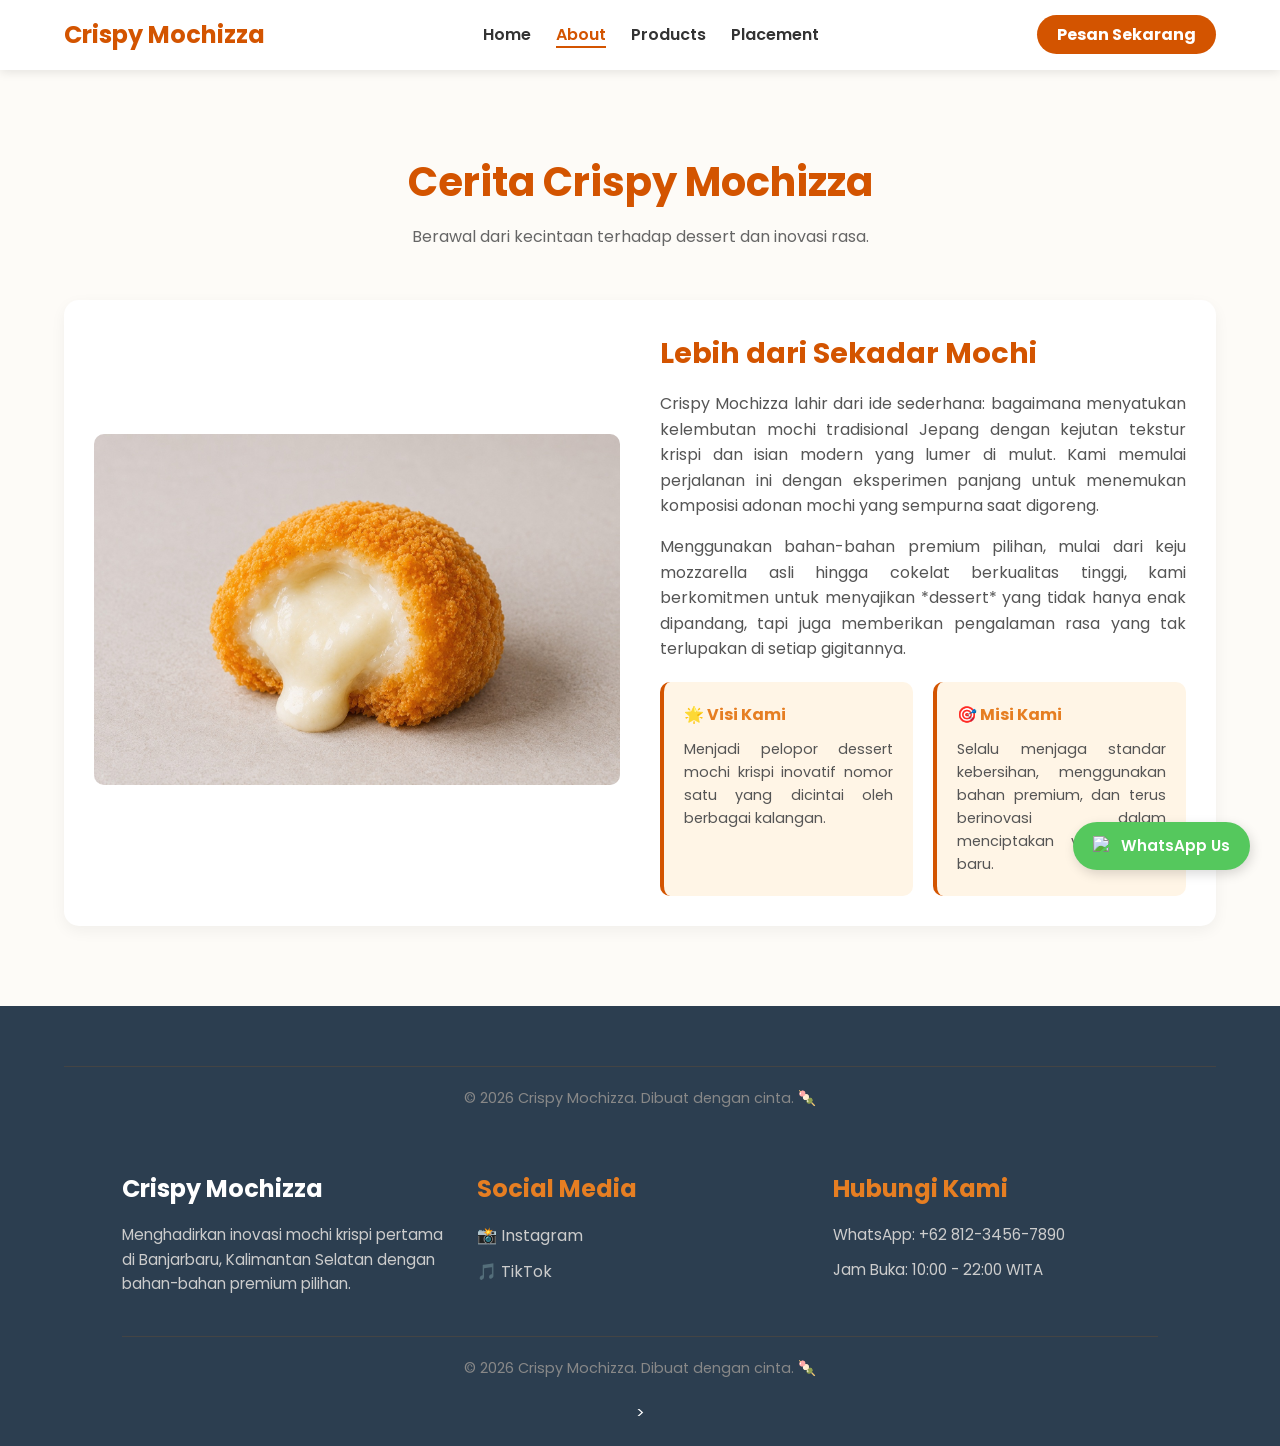
==== about.html @ 4feb5c37 "Update about.html" ====
<!DOCTYPE html>
<html lang="id">
<head>
    <meta charset="UTF-8">
    <meta name="viewport" content="width=device-width, initial-scale=1.0">
    <title>Crispy Mochizza | Tentang Kami</title>
    <link rel="preconnect" href="https://fonts.googleapis.com">
    <link rel="preconnect" href="https://fonts.gstatic.com" crossorigin>
    <link href="https://fonts.googleapis.com/css2?family=Poppins:wght@300;400;600;700&display=swap" rel="stylesheet">
    <link rel="stylesheet" href="./css/style.css?v=3">
</head>
<body>

    <nav class="navbar">
        <div class="logo">
            <img src="./images/Logo mochi.jpeg" alt="Logo" class="logo-img" onerror="this.style.display='none';">
            <h2>Crispy Mochizza</h2>
        </div>
        <ul class="nav-links">
            <li><a href="index.html">Home</a></li>
            <li><a href="about.html" class="active">About</a></li>
            <li><a href="products.html">Products</a></li>
            <li><a href="outlets.html">Placement</a></li>
        </ul>
        <div class="nav-extra">
            <a href="products.html" class="btn-pesan">Pesan Sekarang</a>
        </div>
    </nav>

    <section class="section-padding">
        <div class="section-title">
            <h2>Cerita Crispy Mochizza</h2>
            <p>Berawal dari kecintaan terhadap dessert dan inovasi rasa.</p>
        </div>

        <div class="about-container">
            <div class="about-image">
                <img src="./images/Original Mochi.jpeg" alt="Dapur Mochizza">
            </div>
            <div class="about-text">
                <h3>Lebih dari Sekadar Mochi</h3>
                <p>Crispy Mochizza lahir dari ide sederhana: bagaimana menyatukan kelembutan mochi tradisional Jepang dengan kejutan tekstur krispi dan isian modern yang lumer di mulut. Kami memulai perjalanan ini dengan eksperimen panjang untuk menemukan komposisi adonan mochi yang sempurna saat digoreng.</p>
                <p>Menggunakan bahan-bahan premium pilihan, mulai dari keju mozzarella asli hingga cokelat berkualitas tinggi, kami berkomitmen untuk menyajikan *dessert* yang tidak hanya enak dipandang, tapi juga memberikan pengalaman rasa yang tak terlupakan di setiap gigitannya.</p>
                
                <div class="vision-mission">
                    <div class="vm-box">
                        <h4>🌟 Visi Kami</h4>
                        <p>Menjadi pelopor dessert mochi krispi inovatif nomor satu yang dicintai oleh berbagai kalangan.</p>
                    </div>
                    <div class="vm-box">
                        <h4>🎯 Misi Kami</h4>
                        <p>Selalu menjaga standar kebersihan, menggunakan bahan premium, dan terus berinovasi dalam menciptakan varian rasa baru.</p>
                    </div>
                </div>
            </div>
        </div>
    </section>

    <footer>
        <div class="footer-bottom">
            <p>&copy; 2026 Crispy Mochizza. Dibuat dengan cinta. 🍡</p>
        </div>
<!-- FOOTER GLOBAL FINAL -->
    <footer>
        <div class="footer-container">
            <div class="footer-box">
                <div class="footer-logo">
                    <img src="./images/Logo mochi.jpeg" alt="Logo" class="logo-img" onerror="this.style.display='none';">
                    <h2>Crispy Mochizza</h2>
                </div>
                <p>Menghadirkan inovasi mochi krispi pertama di Banjarbaru, Kalimantan Selatan dengan bahan-bahan premium pilihan.</p>
            </div>
            
            <div class="footer-box">
                <h3>Social Media</h3>
                <div class="social-icons">
                    <!-- Ganti link href dengan link Instagram aslimu -->
                    <a href="https://instagram.com/crispymochizza" target="_blank" class="socmed-link">📸 Instagram</a>
                    <a href="https://tiktok.com/@crispymochizza" target="_blank" class="socmed-link">🎵 TikTok</a>
                </div>
            </div>
            
            <div class="footer-box">
                <h3>Hubungi Kami</h3>
                <p>WhatsApp: +62 812-3456-7890</p>
                <p>Jam Buka: 10:00 - 22:00 WITA</p>
            </div>
        </div>
        <div class="footer-bottom">
            <p>&copy; 2026 Crispy Mochizza. Dibuat dengan cinta. 🍡</p>
        </div>
    </footer>

  <!-- FLOATING WHATSAPP BUTTON (Gaya Tanamera) -->
    <!-- Ganti 6281234567890 dengan nomor WA usahamu -->
    <a href="https://wa.me/6281234567890" target="_blank" class="wa-float-tanamera" title="Hubungi Call Center">
        <img src="https://upload.wikimedia.org/wikipedia/commons/6/6b/WhatsApp.svg" alt="WhatsApp" class="wa-icon-small">
        <span>WhatsApp Us</span>
    </a>>

</body>
</html>
---- css/style.css ----
/* css/style.css */

/* --- 1. VARIABEL & RESET GLOBAL --- */
:root {
    --primary-color: #d35400; 
    --secondary-color: #e67e22;
    --bg-color: #fdfbf7;
    --text-color: #333;
    --white: #ffffff;
}

* {
    margin: 0;
    padding: 0;
    box-sizing: border-box;
    font-family: 'Poppins', sans-serif;
}

body {
    background-color: var(--bg-color);
    color: var(--text-color);
    line-height: 1.6;
    overflow-x: hidden;
}

/* --- 2. NAVBAR (MENU NAVIGASI MULTI-PAGE) --- */
.navbar {
    display: flex;
    justify-content: space-between;
    align-items: center;
    padding: 1rem 5%;
    background-color: var(--white);
    box-shadow: 0 2px 10px rgba(0,0,0,0.1);
    position: sticky;
    top: 0;
    z-index: 1000;
}

.logo { display: flex; align-items: center; gap: 10px; }
.logo-img { height: 40px; width: 40px; border-radius: 50%; object-fit: cover; }
.logo h2 { color: var(--primary-color); font-weight: 700; font-size: 1.5rem; }

/* Menu Link di Tengah */
.nav-links {
    display: flex;
    list-style: none;
    gap: 25px;
}

.nav-links li a {
    text-decoration: none;
    color: var(--text-color);
    font-weight: 600;
    font-size: 1rem;
    transition: 0.3s;
}

.nav-links li a:hover, 
.nav-links li a.active {
    color: var(--primary-color);
    border-bottom: 2px solid var(--primary-color);
}

/* Tombol Aksi di Kanan */
.nav-extra .btn-pesan {
    background: var(--primary-color);
    color: var(--white);
    padding: 8px 20px;
    border-radius: 25px;
    text-decoration: none;
    font-weight: bold;
    transition: 0.3s;
}
.nav-extra .btn-pesan:hover { background: var(--secondary-color); }

/* --- 3. HERO SECTION (HALAMAN HOME) --- */
.hero {
    background: linear-gradient(rgba(0,0,0,0.6), rgba(0,0,0,0.6)), url('https://images.unsplash.com/photo-1551024601-bec78aea704b?auto=format&fit=crop&w=1920&q=80') center/cover;
    height: 80vh;
    display: flex;
    align-items: center;
    justify-content: center;
    text-align: center;
    color: var(--white);
    padding: 0 20px;
}

.hero h1 { font-size: 3.5rem; margin-bottom: 10px; }
.hero p { font-size: 1.2rem; margin-bottom: 25px; max-width: 600px; margin-inline: auto; }

.btn-primary {
    display: inline-block;
    background: var(--primary-color);
    color: var(--white);
    padding: 12px 30px;
    border-radius: 25px;
    text-decoration: none;
    font-weight: 600;
    transition: 0.3s;
}
.btn-primary:hover { background: var(--secondary-color); }

/* --- 4. SECTION UMUM & LAYOUT --- */
.section-padding { padding: 80px 5%; }
.section-title { text-align: center; margin-bottom: 50px; }
.section-title h2 { font-size: 2.5rem; color: var(--primary-color); margin-bottom: 10px; }
.section-title p { color: #666; max-width: 600px; margin: 0 auto; }

/* Grid untuk Best Seller (Home) */
.best-seller-grid {
    display: grid;
    grid-template-columns: repeat(auto-fit, minmax(300px, 1fr));
    gap: 30px;
}

.card {
    background: var(--white);
    border-radius: 15px;
    overflow: hidden;
    box-shadow: 0 5px 15px rgba(0,0,0,0.05);
    text-align: center;
    padding-bottom: 20px;
    transition: 0.3s;
}
.card:hover { transform: translateY(-10px); }
.card img { width: 100%; height: 250px; object-fit: cover; }
.card h3 { margin: 15px 0 10px; font-size: 1.4rem; }
.card p { color: #666; font-size: 0.95rem; padding: 0 15px; margin-bottom: 15px; }

/* --- 5. FOOTER GLOBAL --- */
footer {
    background-color: #2c3e50;
    color: white;
    padding: 60px 5% 20px;
    text-align: center;
}
.footer-container {
    display: grid;
    grid-template-columns: repeat(auto-fit, minmax(250px, 1fr));
    gap: 30px;
    margin-bottom: 30px;
    text-align: left;
}
.footer-box h3 { color: var(--secondary-color); margin-bottom: 15px; font-size: 1.5rem; }
.footer-box p { color: #ccc; margin-bottom: 10px; font-size: 0.95rem; }
.footer-bottom { border-top: 1px solid #444; padding-top: 20px; color: #888; font-size: 0.9rem; }

/* --- 6. HALAMAN ABOUT --- */
.about-container {
    display: flex;
    flex-wrap: wrap;
    align-items: center;
    gap: 40px;
    background: var(--white);
    padding: 30px;
    border-radius: 15px;
    box-shadow: 0 5px 15px rgba(0,0,0,0.05);
}
.about-image { flex: 1; min-width: 300px; }
.about-image img { width: 100%; border-radius: 10px; object-fit: cover; }
.about-text { flex: 1; min-width: 300px; }
.about-text h3 { color: var(--primary-color); font-size: 1.8rem; margin-bottom: 15px; }
.about-text p { color: #555; margin-bottom: 15px; text-align: justify; }

.vision-mission { display: flex; gap: 20px; margin-top: 20px; flex-wrap: wrap; }
.vm-box { flex: 1; min-width: 200px; background: #fff5e6; padding: 20px; border-radius: 10px; border-left: 4px solid var(--primary-color); }
.vm-box h4 { color: var(--secondary-color); margin-bottom: 10px; }
.vm-box p { font-size: 0.9rem; margin: 0; }

/* --- 7. HALAMAN PLACEMENT / OUTLET --- */
.outlet-grid {
    display: grid;
    grid-template-columns: repeat(auto-fit, minmax(300px, 1fr));
    gap: 30px;
    margin-bottom: 40px;
}
.outlet-card {
    background: var(--white);
    padding: 30px;
    border-radius: 15px;
    box-shadow: 0 5px 15px rgba(0,0,0,0.05);
    text-align: left;
    border-top: 5px solid var(--primary-color);
}
.outlet-card h3 { color: var(--text-color); margin-bottom: 15px; }
.outlet-card p { color: #666; margin-bottom: 10px; font-size: 0.95rem; }
.outlet-card .jam-buka { font-weight: bold; color: var(--secondary-color); margin-bottom: 20px; }
.btn-secondary {
    display: inline-block; background: #eee; color: #333;
    padding: 8px 15px; border-radius: 5px; text-decoration: none;
    font-size: 0.9rem; font-weight: 600; transition: 0.3s;
}
.btn-secondary:hover { background: #ddd; }

.map-container {
    width: 100%;
    height: 400px;
    background: #e9ecef;
    border-radius: 15px;
    display: flex;
    align-items: center;
    justify-content: center;
    overflow: hidden;
}
.map-placeholder { text-align: center; color: #888; font-weight: bold; }

/* --- 8. FINISHING: FLOATING WHATSAPP & SOCIAL MEDIA --- */

/* Tombol Floating WhatsApp */
.wa-float {
    position: fixed;
    width: 60px;
    height: 60px;
    bottom: 30px;
    right: 30px;
    background-color: #25d366;
    color: #FFF;
    border-radius: 50px;
    text-align: center;
    box-shadow: 2px 2px 10px rgba(0,0,0,0.2);
    z-index: 1000;
    display: flex;
    align-items: center;
    justify-content: center;
    text-decoration: none;
    transition: all 0.3s ease;
}

.wa-float:hover {
    transform: scale(1.1) translateY(-5px);
    box-shadow: 2px 5px 15px rgba(37, 211, 102, 0.4);
}

.wa-icon {
    width: 35px;
    height: 35px;
}

/* Desain Footer & Media Sosial */
.footer-logo {
    display: flex;
    align-items: center;
    gap: 10px;
    margin-bottom: 15px;
}

.footer-logo .logo-img {
    height: 45px;
    width: 45px;
    border-radius: 50%;
    object-fit: cover;
    border: 2px solid var(--white);
}

.footer-logo h2 {
    color: var(--white);
    font-size: 1.5rem;
}

.social-icons {
    display: flex;
    flex-direction: column;
    gap: 10px;
}

.socmed-link {
    color: #ccc;
    text-decoration: none;
    transition: 0.3s;
    font-size: 1rem;
    display: inline-block;
}

.socmed-link:hover {
    color: var(--secondary-color);
    transform: translateX(8px);
}

/* --- 9. FINISHING: LAYOUT HALAMAN PRODUK ALA TANAMERA --- */

/* Wrapper Utama Sidebar + Grid */
.shop-container {
    display: flex;
    gap: 40px;
    align-items: flex-start;
}

/* Sidebar Kiri */
.sidebar-filter {
    width: 250px;
    flex-shrink: 0;
    padding-right: 20px;
}
.sidebar-filter h3 { margin-bottom: 20px; font-size: 1.2rem; color: #333; }
.filter-group { margin-bottom: 25px; }
.filter-group label { display: block; margin-bottom: 10px; color: #666; font-size: 0.9rem; }
.price-inputs { display: flex; gap: 10px; }
.price-inputs input { width: 100%; padding: 8px 12px; border: 1px solid #ddd; border-radius: 5px; font-size: 0.9rem; outline: none; }
.rating-filters { display: flex; gap: 10px; flex-wrap: wrap; }
.rating-filters button { padding: 5px 12px; border: 1px solid #ddd; background: white; border-radius: 5px; cursor: pointer; color: #333; transition: 0.2s;}
.rating-filters button:hover { border-color: var(--primary-color); }

/* Grid Kanan */
.shop-container .product-grid {
    flex: 1;
    display: grid;
    grid-template-columns: repeat(auto-fill, minmax(220px, 1fr));
    gap: 30px;
}

/* Modifikasi Kartu Produk (Lebih Bersih) */
.card-shop { text-align: left; box-shadow: none; border-radius: 0; padding-bottom: 0;}
.card-shop:hover { transform: translateY(-5px); }
.card-shop img { height: 220px; border-bottom: 1px solid #eee; border-radius: 0; }
.card-body { padding: 15px 0; }
.card-body h3 { font-size: 1.1rem; color: #555; margin-bottom: 8px; font-weight: 400;}

/* Tipografi Harga & Meta */
.price-container { margin-bottom: 8px; }
.price-current { font-weight: 700; font-size: 1.1rem; color: #222; display: block;}
.price-original { text-decoration: line-through; color: #888; font-size: 0.85rem; font-weight: 600; display: block; margin-top: 2px;}
.card-meta { display: flex; align-items: center; gap: 10px; font-size: 0.8rem; color: #777; margin-bottom: 15px; }
.btn-shop { width: 100%; border-radius: 5px; padding: 10px; font-size: 0.95rem; }

/* Responsive: Jika dibuka di HP, Sidebar pindah ke atas */
@media (max-width: 768px) {
    .shop-container { flex-direction: column; }
    .sidebar-filter { width: 100%; border-bottom: 1px solid #eee; padding-bottom: 20px; }
}

/* Tombol WA Melayang (Gaya Kapsul Tanamera) */
.wa-float-tanamera {
    position: fixed;
    bottom: 30px;
    right: 30px;
    background-color: #55c85d; /* Hijau cerah ala WhatsApp */
    color: #FFF;
    border-radius: 30px;
    padding: 12px 20px;
    font-weight: 600;
    font-size: 0.95rem;
    display: flex;
    align-items: center;
    gap: 8px;
    text-decoration: none;
    box-shadow: 2px 4px 12px rgba(0,0,0,0.15);
    z-index: 1000;
    transition: all 0.3s ease;
}
.wa-float-tanamera:hover {
    background-color: #4eb555;
    transform: translateY(-3px);
}
.wa-icon-small { width: 20px; height: 20px; }
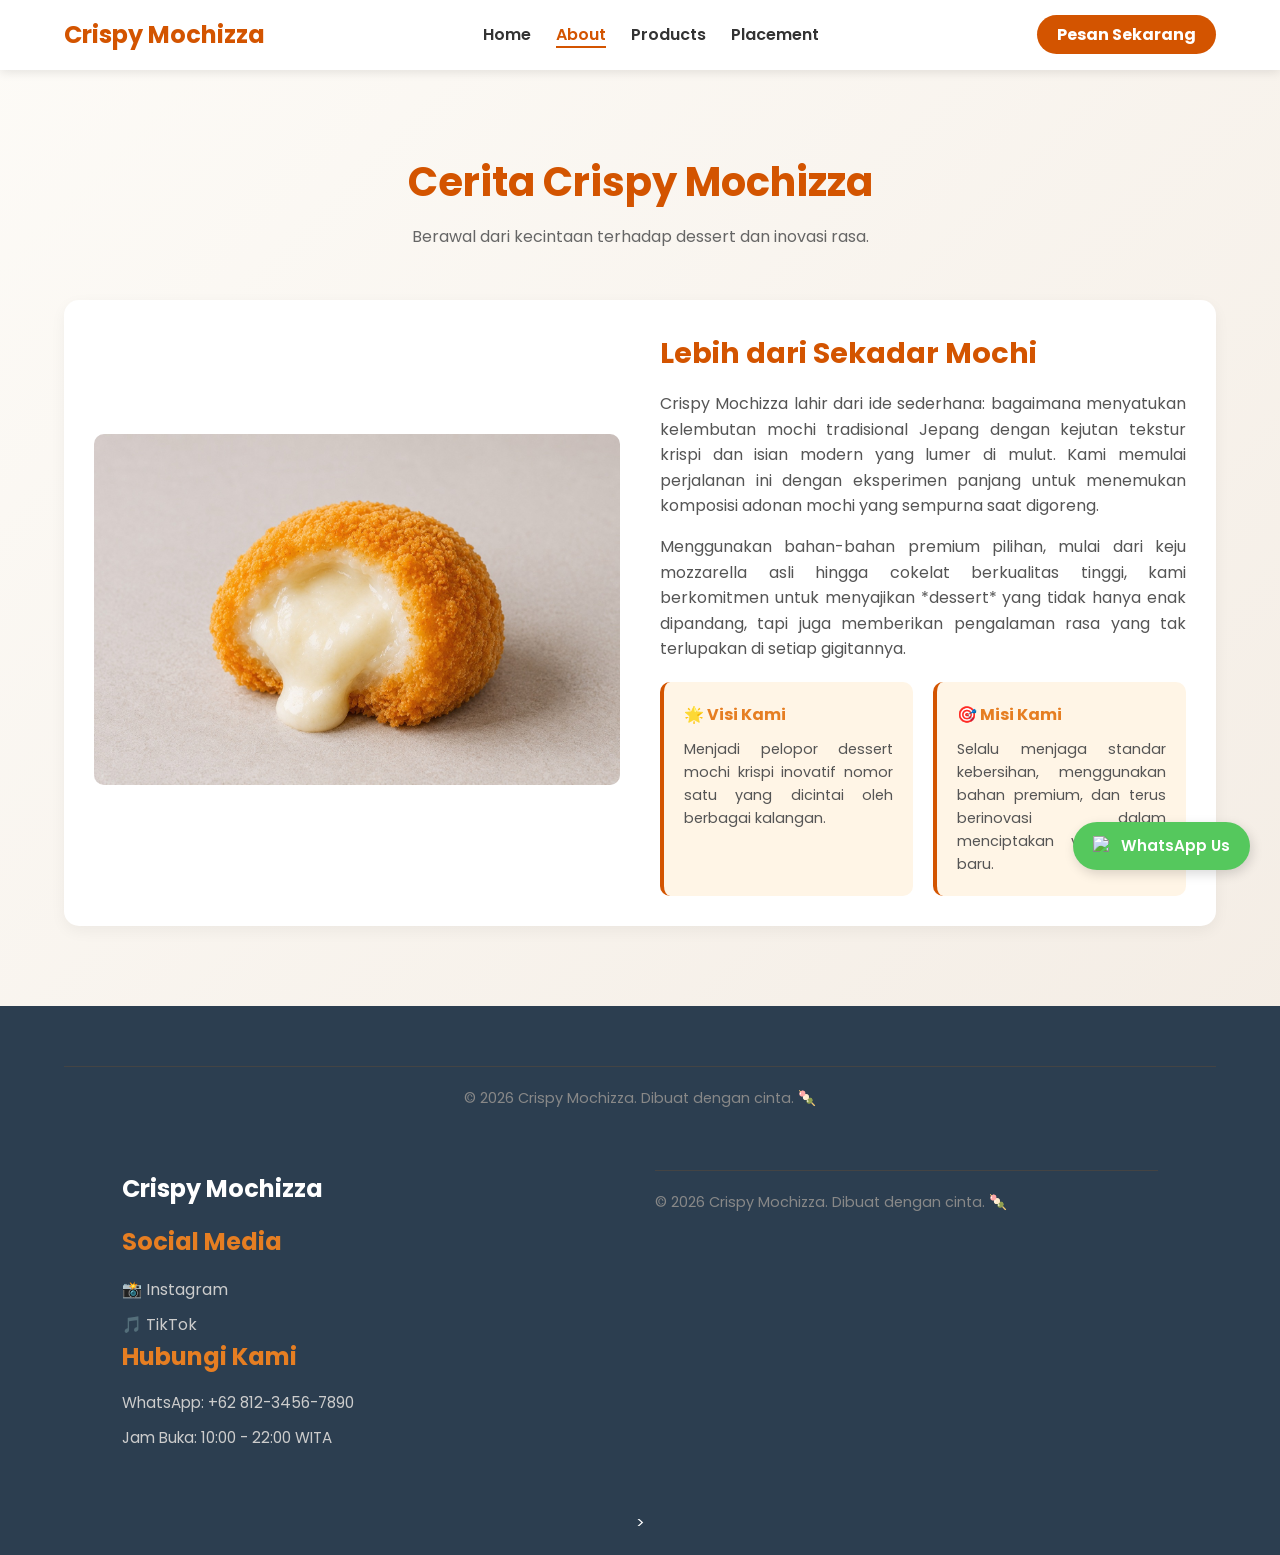
==== commit b76f7e9c: "Update about.html" ====
--- a/about.html
+++ b/about.html
@@ -13,7 +13,7 @@
 
     <nav class="navbar">
         <div class="logo">
-            <img src="./images/Logo mochi.jpeg" alt="Logo" class="logo-img" onerror="this.style.display='none';">
+            <img src="./images/Logo Mochi Revisi.jpg" alt="Logo" class="logo-img" onerror="this.style.display='none';">
             <h2>Crispy Mochizza</h2>
         </div>
         <ul class="nav-links">
@@ -65,11 +65,9 @@
         <div class="footer-container">
             <div class="footer-box">
                 <div class="footer-logo">
-                    <img src="./images/Logo mochi.jpeg" alt="Logo" class="logo-img" onerror="this.style.display='none';">
+                    <img src="./images/Logo Mochi Revisi.jpg" alt="Logo" class="logo-img" onerror="this.style.display='none';">
                     <h2>Crispy Mochizza</h2>
                 </div>
-                <p>Menghadirkan inovasi mochi krispi pertama di Banjarbaru, Kalimantan Selatan dengan bahan-bahan premium pilihan.</p>
-            </div>
             
             <div class="footer-box">
                 <h3>Social Media</h3>
--- a/css/style.css
+++ b/css/style.css
@@ -17,10 +17,12 @@
 }
 
 body {
-    background-color: var(--bg-color);
+    /* Memberikan gradient halus agar tidak polos */
+    background: linear-gradient(135deg, #fdfbf7 0%, #f2eae1 100%);
     color: var(--text-color);
     line-height: 1.6;
     overflow-x: hidden;
+    min-height: 100vh;
 }
 
 /* --- 2. NAVBAR (MENU NAVIGASI MULTI-PAGE) --- */
@@ -37,7 +39,7 @@
 }
 
 .logo { display: flex; align-items: center; gap: 10px; }
-.logo-img { height: 40px; width: 40px; border-radius: 50%; object-fit: cover; }
+.logo-img { height: 50px; width: 50px; border-radius: 50%; object-fit: cover; }
 .logo h2 { color: var(--primary-color); font-weight: 700; font-size: 1.5rem; }
 
 /* Menu Link di Tengah */
@@ -73,9 +75,9 @@
 }
 .nav-extra .btn-pesan:hover { background: var(--secondary-color); }
 
-/* --- 3. HERO SECTION (HALAMAN HOME) --- */
 .hero {
-    background: linear-gradient(rgba(0,0,0,0.6), rgba(0,0,0,0.6)), url('https://images.unsplash.com/photo-1551024601-bec78aea704b?auto=format&fit=crop&w=1920&q=80') center/cover;
+    /* Gambar Unsplash (donat) diganti dengan gambar Original Mochi lokalmu */
+    background: linear-gradient(rgba(0,0,0,0.6), rgba(0,0,0,0.7)), url('../images/Original Mochi.jpeg') center/cover;
     height: 80vh;
     display: flex;
     align-items: center;
@@ -83,6 +85,7 @@
     text-align: center;
     color: var(--white);
     padding: 0 20px;
+    transition: background-image 1s ease-in-out;
 }
 
 .hero h1 { font-size: 3.5rem; margin-bottom: 10px; }
@@ -245,8 +248,8 @@
 }
 
 .footer-logo .logo-img {
-    height: 45px;
-    width: 45px;
+    height: 60px;
+    width: 60px;
     border-radius: 50%;
     object-fit: cover;
     border: 2px solid var(--white);
@@ -276,79 +279,250 @@
     transform: translateX(8px);
 }
 
-/* --- 9. FINISHING: LAYOUT HALAMAN PRODUK ALA TANAMERA --- */
-
-/* Wrapper Utama Sidebar + Grid */
-.shop-container {
-    display: flex;
-    gap: 40px;
-    align-items: flex-start;
-}
-
-/* Sidebar Kiri */
-.sidebar-filter {
-    width: 250px;
-    flex-shrink: 0;
-    padding-right: 20px;
-}
-.sidebar-filter h3 { margin-bottom: 20px; font-size: 1.2rem; color: #333; }
+/* --- 9. MODERNISASI HALAMAN PRODUK & KERANJANG --- */
+
+/* Wrapper Utama */
+.shop-container { display: flex; gap: 40px; align-items: flex-start; }
+
+/* Sidebar Kiri (Lebih Rapi & Menonjol) */
+.sidebar-filter { 
+    width: 260px; flex-shrink: 0; background: var(--white); 
+    padding: 25px; border-radius: 12px; box-shadow: 0 4px 20px rgba(0,0,0,0.03); 
+}
+.sidebar-filter h3 { margin-bottom: 20px; font-size: 1.2rem; color: #333; border-bottom: 2px solid #f0f0f0; padding-bottom: 10px; }
 .filter-group { margin-bottom: 25px; }
-.filter-group label { display: block; margin-bottom: 10px; color: #666; font-size: 0.9rem; }
-.price-inputs { display: flex; gap: 10px; }
-.price-inputs input { width: 100%; padding: 8px 12px; border: 1px solid #ddd; border-radius: 5px; font-size: 0.9rem; outline: none; }
-.rating-filters { display: flex; gap: 10px; flex-wrap: wrap; }
-.rating-filters button { padding: 5px 12px; border: 1px solid #ddd; background: white; border-radius: 5px; cursor: pointer; color: #333; transition: 0.2s;}
-.rating-filters button:hover { border-color: var(--primary-color); }
-
-/* Grid Kanan */
-.shop-container .product-grid {
-    flex: 1;
-    display: grid;
-    grid-template-columns: repeat(auto-fill, minmax(220px, 1fr));
-    gap: 30px;
-}
-
-/* Modifikasi Kartu Produk (Lebih Bersih) */
-.card-shop { text-align: left; box-shadow: none; border-radius: 0; padding-bottom: 0;}
-.card-shop:hover { transform: translateY(-5px); }
-.card-shop img { height: 220px; border-bottom: 1px solid #eee; border-radius: 0; }
-.card-body { padding: 15px 0; }
-.card-body h3 { font-size: 1.1rem; color: #555; margin-bottom: 8px; font-weight: 400;}
-
-/* Tipografi Harga & Meta */
-.price-container { margin-bottom: 8px; }
-.price-current { font-weight: 700; font-size: 1.1rem; color: #222; display: block;}
-.price-original { text-decoration: line-through; color: #888; font-size: 0.85rem; font-weight: 600; display: block; margin-top: 2px;}
-.card-meta { display: flex; align-items: center; gap: 10px; font-size: 0.8rem; color: #777; margin-bottom: 15px; }
-.btn-shop { width: 100%; border-radius: 5px; padding: 10px; font-size: 0.95rem; }
-
-/* Responsive: Jika dibuka di HP, Sidebar pindah ke atas */
+.filter-group label { display: block; margin-bottom: 10px; color: #444; font-size: 0.95rem; font-weight: 600; }
+.price-inputs { display: flex; gap: 10px; align-items: center; }
+.price-inputs input { width: 100%; padding: 10px; border: 1px solid #e0e0e0; border-radius: 8px; font-size: 0.9rem; outline: none; transition: 0.3s; }
+.price-inputs input:focus { border-color: var(--primary-color); }
+.rating-filters { display: flex; gap: 8px; flex-wrap: wrap; }
+.rating-filters button { padding: 6px 12px; border: 1px solid #e0e0e0; background: white; border-radius: 20px; cursor: pointer; color: #555; font-size: 0.85rem; transition: 0.3s; }
+.rating-filters button:hover { border-color: var(--primary-color); color: var(--primary-color); }
+
+/* Grid Kanan (Kartu Produk Modern) */
+.product-grid { flex: 1; display: grid; grid-template-columns: repeat(auto-fill, minmax(240px, 1fr)); gap: 25px; }
+
+.card-shop { 
+    background: var(--white); border-radius: 12px; overflow: hidden; 
+    box-shadow: 0 4px 15px rgba(0,0,0,0.04); transition: all 0.3s ease; 
+    border: 1px solid #f5f5f5; display: flex; flex-direction: column; 
+}
+.card-shop:hover { transform: translateY(-8px); box-shadow: 0 12px 25px rgba(0,0,0,0.08); }
+
+/* Efek Zoom Lembut pada Gambar */
+.card-img-wrapper { width: 100%; aspect-ratio: 1/1; overflow: hidden; background: #fafafa; }
+.card-img-wrapper img { width: 100%; height: 100%; object-fit: cover; transition: transform 0.5s ease; }
+.card-shop:hover .card-img-wrapper img { transform: scale(1.08); }
+
+/* Tipografi Kartu Produk */
+.card-body { padding: 20px; display: flex; flex-direction: column; flex-grow: 1; }
+.card-body h3 { font-size: 1.15rem; color: #222; margin-bottom: 8px; font-weight: 600; line-height: 1.3; }
+.price-container { display: flex; align-items: baseline; gap: 10px; margin-bottom: 12px; }
+.price-current { font-weight: 700; font-size: 1.25rem; color: var(--primary-color); }
+.price-original { text-decoration: line-through; color: #999; font-size: 0.9rem; }
+.card-meta { display: flex; align-items: center; gap: 8px; font-size: 0.85rem; color: #777; margin-bottom: 20px; }
+.card-meta .rating { color: #f39c12; font-weight: 600; }
+.card-meta .divider { color: #ddd; }
+
+/* Tombol Pilih Pesanan Modern (Outline Button) */
+.btn-shop { 
+    margin-top: auto; width: 100%; background: var(--white); 
+    color: var(--primary-color); border: 2px solid var(--primary-color); 
+    padding: 10px; border-radius: 8px; font-size: 0.95rem; font-weight: 600; 
+    cursor: pointer; transition: 0.3s; 
+}
+.btn-shop:hover { background: var(--primary-color); color: var(--white); }
+
+/* Modernisasi Modal (Pop-up) */
+.modal-content { border-radius: 16px; box-shadow: 0 20px 50px rgba(0,0,0,0.15); border: none; padding: 40px; }
+.close-btn { 
+    top: 20px; right: 25px; background: #f0f0f0; width: 35px; height: 35px; 
+    display: flex; align-items: center; justify-content: center; 
+    border-radius: 50%; font-size: 1.2rem; transition: 0.3s;
+}
+.close-btn:hover { background: #e74c3c; color: white; }
+
+/* Responsive HP */
 @media (max-width: 768px) {
     .shop-container { flex-direction: column; }
-    .sidebar-filter { width: 100%; border-bottom: 1px solid #eee; padding-bottom: 20px; }
-}
-
-/* Tombol WA Melayang (Gaya Kapsul Tanamera) */
+    .sidebar-filter { width: 100%; border-bottom: 1px solid #eee; padding-bottom: 20px; box-shadow: none; border-radius: 0; }
+}
+
+/* Tombol WA Melayang */
 .wa-float-tanamera {
+    position: fixed; bottom: 30px; right: 30px; background-color: #55c85d; color: #FFF;
+    border-radius: 30px; padding: 12px 20px; font-weight: 600; font-size: 0.95rem;
+    display: flex; align-items: center; gap: 8px; text-decoration: none;
+    box-shadow: 2px 4px 12px rgba(0,0,0,0.15); z-index: 1000; transition: all 0.3s ease;
+}
+.wa-float-tanamera:hover { background-color: #4eb555; transform: translateY(-3px); }
+.wa-icon-small { width: 20px; height: 20px; }
+
+/* --- 10. PERBAIKAN POP-UP PEMESANAN & CHECKOUT (MODAL) --- */
+
+/* Latar belakang gelap transparan & efek blur */
+.modal {
+    display: none; /* Menyembunyikan pop-up dari halaman utama */
     position: fixed;
-    bottom: 30px;
-    right: 30px;
-    background-color: #55c85d; /* Hijau cerah ala WhatsApp */
-    color: #FFF;
-    border-radius: 30px;
-    padding: 12px 20px;
+    z-index: 2000;
+    left: 0;
+    top: 0;
+    width: 100%;
+    height: 100%;
+    background-color: rgba(0, 0, 0, 0.6);
+    backdrop-filter: blur(4px); /* Efek modern */
+}
+
+/* Kotak Pop-up Utama */
+.modal-content {
+    background-color: var(--white);
+    margin: 5% auto;
+    padding: 30px;
+    border-radius: 16px;
+    width: 90%;
+    max-width: 500px;
+    max-height: 85vh; /* Mencegah kepanjangan */
+    overflow-y: auto; /* Bisa di-scroll jika isinya banyak */
+    position: relative;
+    box-shadow: 0 10px 30px rgba(0,0,0,0.2);
+    animation: modalFadeIn 0.3s ease-in-out;
+}
+
+@keyframes modalFadeIn {
+    from { transform: translateY(-30px); opacity: 0; }
+    to { transform: translateY(0); opacity: 1; }
+}
+
+/* Tombol X (Tutup) */
+.close-btn {
+    position: absolute;
+    right: 20px;
+    top: 15px;
+    font-size: 28px;
+    font-weight: bold;
+    color: #aaa;
+    cursor: pointer;
+    transition: 0.3s;
+}
+.close-btn:hover { color: #e74c3c; }
+
+/* ------------------------------------------ */
+/* A. DESAIN POP-UP PILIH PRODUK (QTY)        */
+/* ------------------------------------------ */
+.product-modal-content { text-align: center; }
+.product-modal-content img {
+    width: 100%;
+    height: 250px;
+    object-fit: cover;
+    border-radius: 12px;
+    margin-bottom: 15px;
+}
+.product-modal-content h2 { color: var(--primary-color); margin-bottom: 5px; }
+.product-modal-content .desc { color: #666; font-size: 0.95rem; margin-bottom: 15px; }
+.product-modal-content .price { font-size: 1.5rem; color: #222; margin-bottom: 20px; font-weight: 700; }
+
+/* Tombol + dan - */
+.qty-selector { display: flex; justify-content: center; align-items: center; gap: 15px; margin-bottom: 25px; }
+.qty-selector button { 
+    width: 40px; height: 40px; font-size: 1.5rem; 
+    background: var(--white); color: var(--primary-color); 
+    border: 2px solid var(--primary-color); border-radius: 50%; 
+    cursor: pointer; transition: 0.3s; 
+}
+.qty-selector button:hover { background: var(--primary-color); color: white; }
+.qty-selector input { 
+    width: 60px; text-align: center; font-size: 1.2rem; 
+    font-weight: bold; border: 1px solid #ccc; border-radius: 8px; padding: 5px; 
+}
+
+/* ------------------------------------------ */
+/* B. DESAIN POP-UP KERANJANG & CHECKOUT      */
+/* ------------------------------------------ */
+.cart-items-container { margin: 20px 0; border-bottom: 1px solid #eee; padding-bottom: 20px; }
+.cart-item { display: flex; justify-content: space-between; align-items: center; margin-bottom: 15px; }
+.btn-delete { background: #e74c3c; color: white; border: none; padding: 5px 10px; border-radius: 5px; cursor: pointer; transition: 0.3s;}
+.btn-delete:hover { background: #c0392b; }
+.cart-summary { text-align: right; margin-bottom: 20px; font-size: 1.2rem; }
+
+/* Form Input Pembayaran */
+.input-group { margin-bottom: 15px; }
+.input-group input, .input-group select { 
+    width: 100%; padding: 12px; border: 1px solid #ccc; 
+    border-radius: 8px; font-family: 'Poppins', sans-serif; font-size: 1rem; 
+}
+.input-group input:focus, .input-group select:focus {
+    border-color: var(--primary-color); outline: none;
+}
+
+/* --- 11. PENGATURAN CETAK STRUK KASIR (PRINT MODE) --- */
+
+/* Sembunyikan area struk saat tampilan web normal */
+.receipt-container {
+    display: none;
+}
+
+/* Instruksi khusus HANYA aktif saat jendela Print/Cetak terbuka */
+@media print {
+    /* 1. Sembunyikan SEMUA elemen web (termasuk background dan tombol) */
+    body * {
+        visibility: hidden;
+    }
+    
+    /* 2. Bersihkan warna latar belakang untuk menghemat tinta */
+    body {
+        background-color: white; 
+        margin: 0; 
+        padding: 0; 
+    }
+    
+    /* 3. MUNCULKAN HANYA AREA STRUK */
+    #print-receipt, #print-receipt * {
+        visibility: visible;
+    }
+    
+    /* 4. Atur posisi dan ukuran agar pas dengan kertas Thermal Kasir (80mm) */
+    #print-receipt {
+        display: block;
+        position: absolute;
+        left: 0; 
+        top: 0;
+        width: 100%;
+        max-width: 80mm; /* Ukuran standar kertas kasir */
+        padding: 5mm;
+        font-family: 'Courier New', Courier, monospace; /* Font klasik struk */
+        font-size: 12px;
+        color: black;
+    }
+    
+    /* 5. Paksa pop-up/modal pembayaran menghilang saat di-print */
+    .modal {
+        display: none !important;
+    }
+}
+
+/* --- 12. PERBAIKAN TOAST NOTIFICATION (NOTIFIKASI KERANJANG) --- */
+.toast {
+    visibility: hidden;
+    min-width: 250px;
+    background-color: #27ae60;
+    color: #fff;                
+    text-align: center;
+    border-radius: 25px;
+    padding: 15px 20px;
+    position: fixed;
+    z-index: 3000;
+    left: 50%;
+    bottom: -50px; /* Sembunyi di bawah layar */
+    transform: translateX(-50%);
+    font-size: 1rem;
     font-weight: 600;
-    font-size: 0.95rem;
-    display: flex;
-    align-items: center;
-    gap: 8px;
-    text-decoration: none;
-    box-shadow: 2px 4px 12px rgba(0,0,0,0.15);
-    z-index: 1000;
-    transition: all 0.3s ease;
-}
-.wa-float-tanamera:hover {
-    background-color: #4eb555;
-    transform: translateY(-3px);
-}
-.wa-icon-small { width: 20px; height: 20px; }
+    box-shadow: 0px 4px 15px rgba(0,0,0,0.2);
+    opacity: 0;
+    transition: opacity 0.4s, bottom 0.4s;
+}
+
+.toast.show {
+    visibility: visible;
+    opacity: 1;
+    bottom: 40px; /* Muncul ke atas */
+}
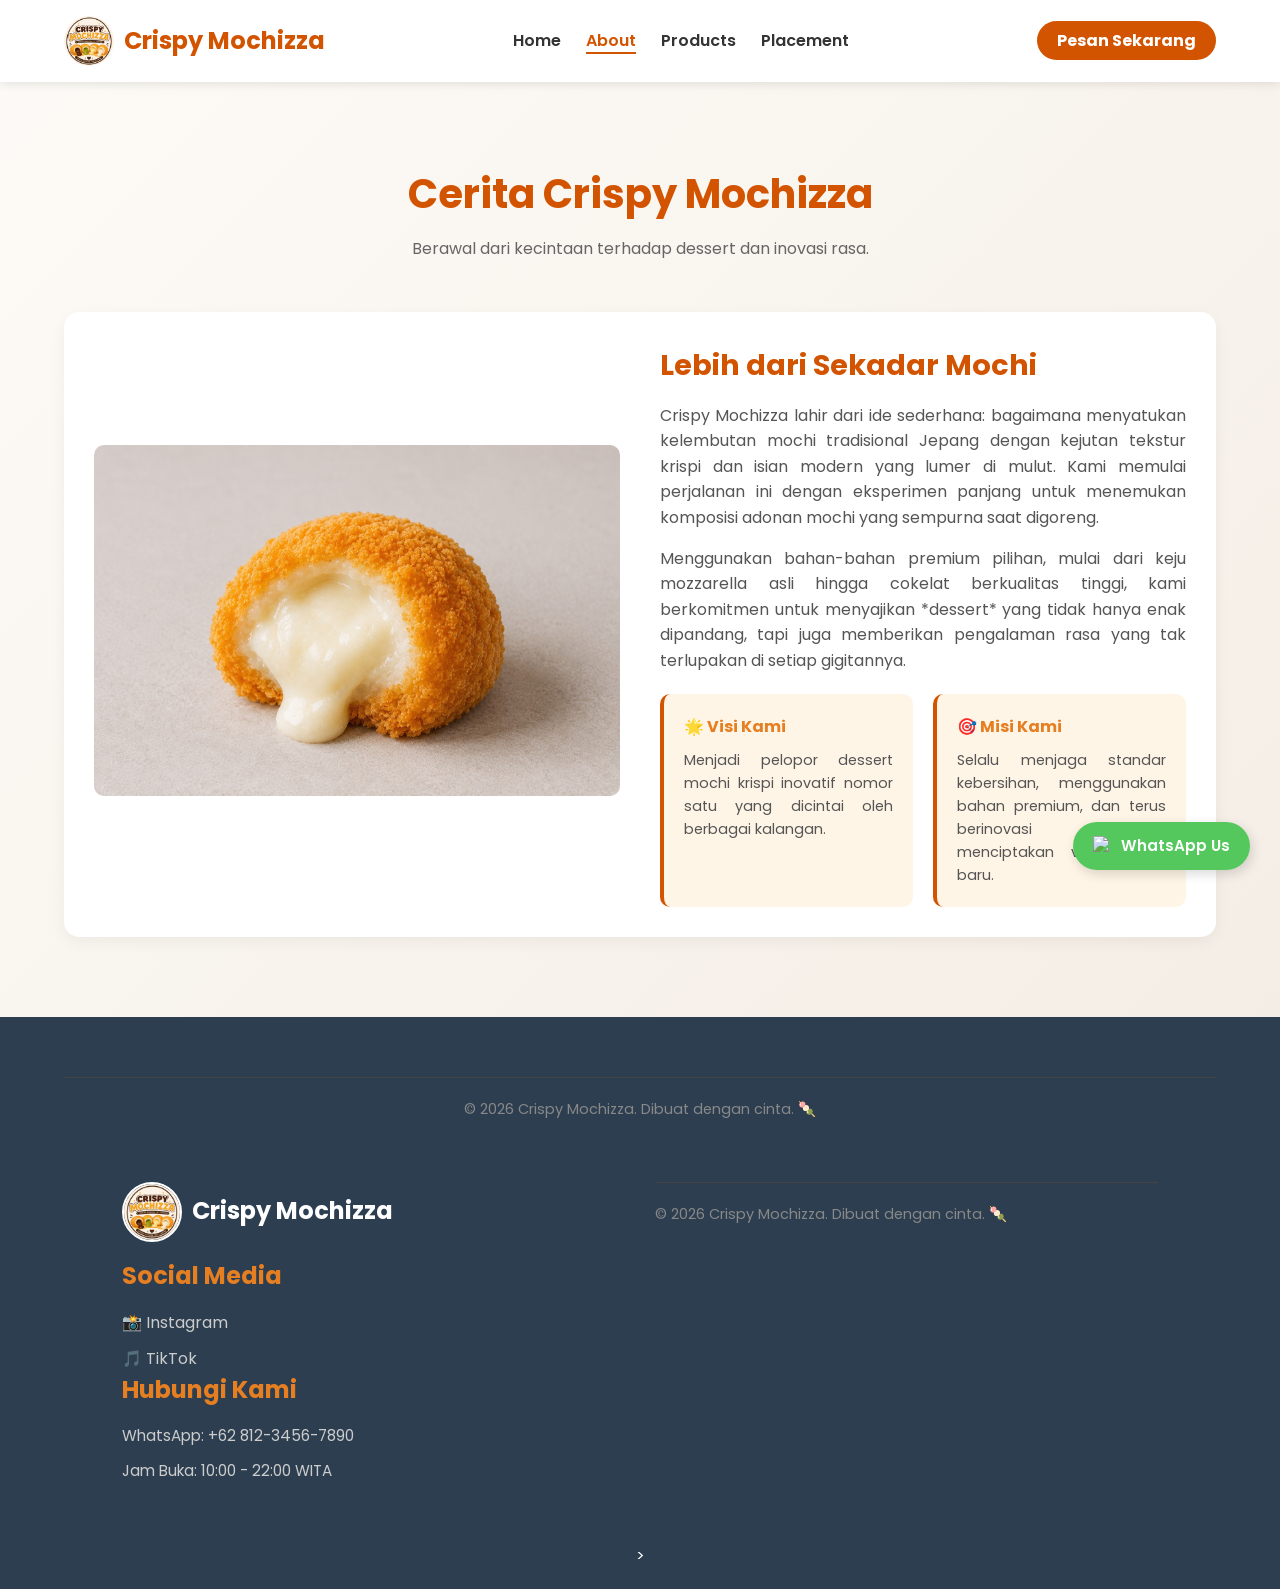
==== commit 9c306ee1: "Update about.html" ====
--- a/about.html
+++ b/about.html
@@ -13,7 +13,7 @@
 
     <nav class="navbar">
         <div class="logo">
-            <img src="./images/Logo Mochi Revisi.jpg" alt="Logo" class="logo-img" onerror="this.style.display='none';">
+            <img src="./images/Logo Mochi Revisi.jpeg" alt="Logo" class="logo-img" onerror="this.style.display='none';">
             <h2>Crispy Mochizza</h2>
         </div>
         <ul class="nav-links">
@@ -65,7 +65,7 @@
         <div class="footer-container">
             <div class="footer-box">
                 <div class="footer-logo">
-                    <img src="./images/Logo Mochi Revisi.jpg" alt="Logo" class="logo-img" onerror="this.style.display='none';">
+                    <img src="./images/Logo Mochi Revisi.jpeg" alt="Logo" class="logo-img" onerror="this.style.display='none';">
                     <h2>Crispy Mochizza</h2>
                 </div>
             
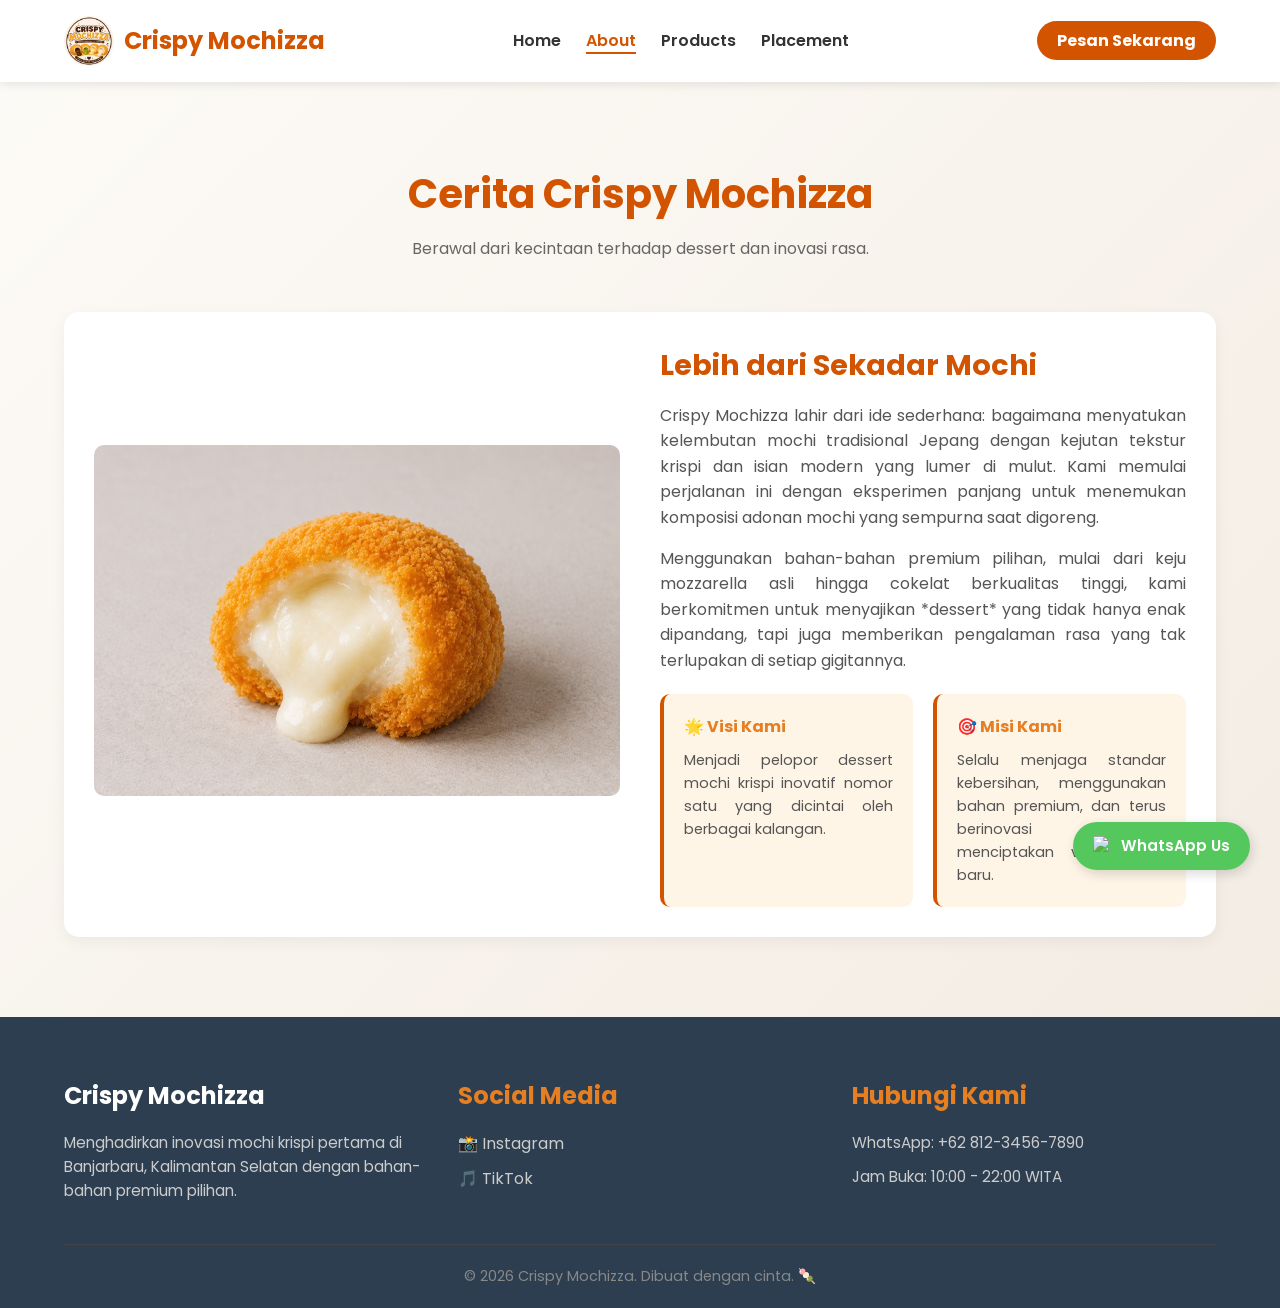
==== commit 738fb6c9: "Update about.html" ====
--- a/about.html
+++ b/about.html
@@ -56,23 +56,19 @@
         </div>
     </section>
 
-    <footer>
-        <div class="footer-bottom">
-            <p>&copy; 2026 Crispy Mochizza. Dibuat dengan cinta. 🍡</p>
-        </div>
-<!-- FOOTER GLOBAL FINAL -->
-    <footer>
+<footer>
         <div class="footer-container">
             <div class="footer-box">
                 <div class="footer-logo">
-                    <img src="./images/Logo Mochi Revisi.jpeg" alt="Logo" class="logo-img" onerror="this.style.display='none';">
+                    <img src="./images/Logo Mochi Revisi.jpg" alt="Logo" class="logo-img" onerror="this.style.display='none';">
                     <h2>Crispy Mochizza</h2>
                 </div>
+                <p>Menghadirkan inovasi mochi krispi pertama di Banjarbaru, Kalimantan Selatan dengan bahan-bahan premium pilihan.</p>
+            </div>
             
             <div class="footer-box">
                 <h3>Social Media</h3>
                 <div class="social-icons">
-                    <!-- Ganti link href dengan link Instagram aslimu -->
                     <a href="https://instagram.com/crispymochizza" target="_blank" class="socmed-link">📸 Instagram</a>
                     <a href="https://tiktok.com/@crispymochizza" target="_blank" class="socmed-link">🎵 TikTok</a>
                 </div>
@@ -89,12 +85,10 @@
         </div>
     </footer>
 
-  <!-- FLOATING WHATSAPP BUTTON (Gaya Tanamera) -->
-    <!-- Ganti 6281234567890 dengan nomor WA usahamu -->
     <a href="https://wa.me/6281234567890" target="_blank" class="wa-float-tanamera" title="Hubungi Call Center">
         <img src="https://upload.wikimedia.org/wikipedia/commons/6/6b/WhatsApp.svg" alt="WhatsApp" class="wa-icon-small">
         <span>WhatsApp Us</span>
-    </a>>
+    </a>
 
 </body>
 </html>
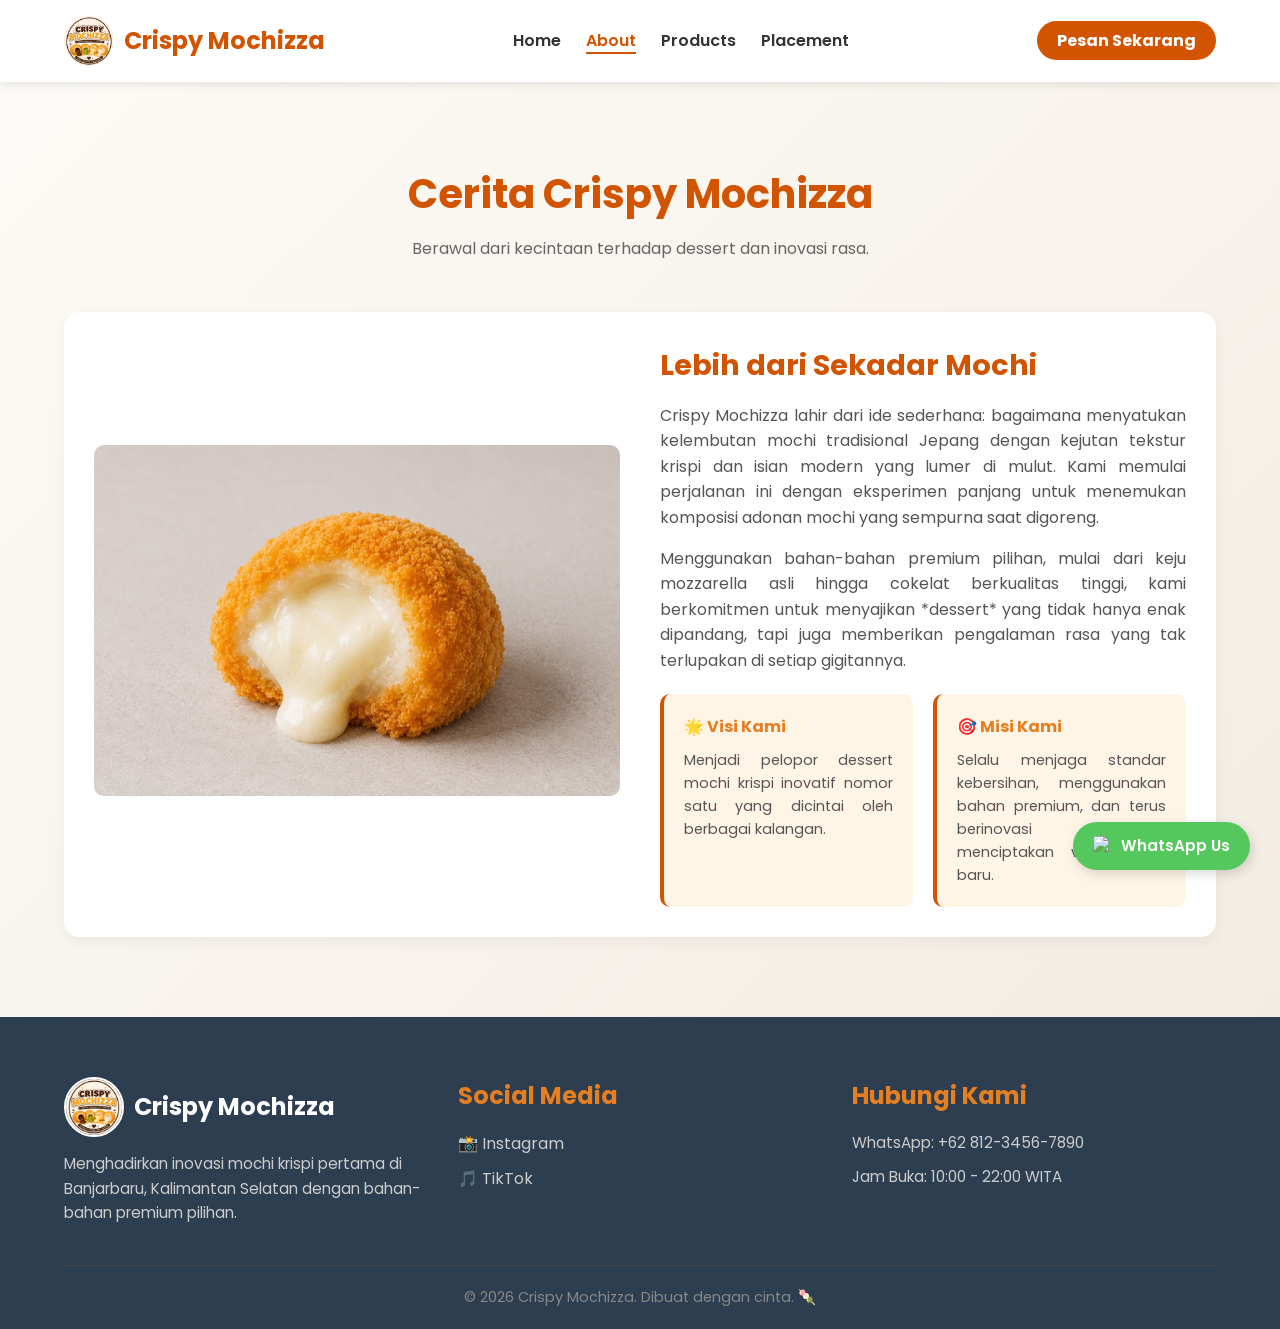
==== commit 3384e7dc: "Update about.html" ====
--- a/about.html
+++ b/about.html
@@ -60,7 +60,7 @@
         <div class="footer-container">
             <div class="footer-box">
                 <div class="footer-logo">
-                    <img src="./images/Logo Mochi Revisi.jpg" alt="Logo" class="logo-img" onerror="this.style.display='none';">
+                    <img src="./images/Logo Mochi Revisi.jpeg" alt="Logo" class="logo-img" onerror="this.style.display='none';">
                     <h2>Crispy Mochizza</h2>
                 </div>
                 <p>Menghadirkan inovasi mochi krispi pertama di Banjarbaru, Kalimantan Selatan dengan bahan-bahan premium pilihan.</p>
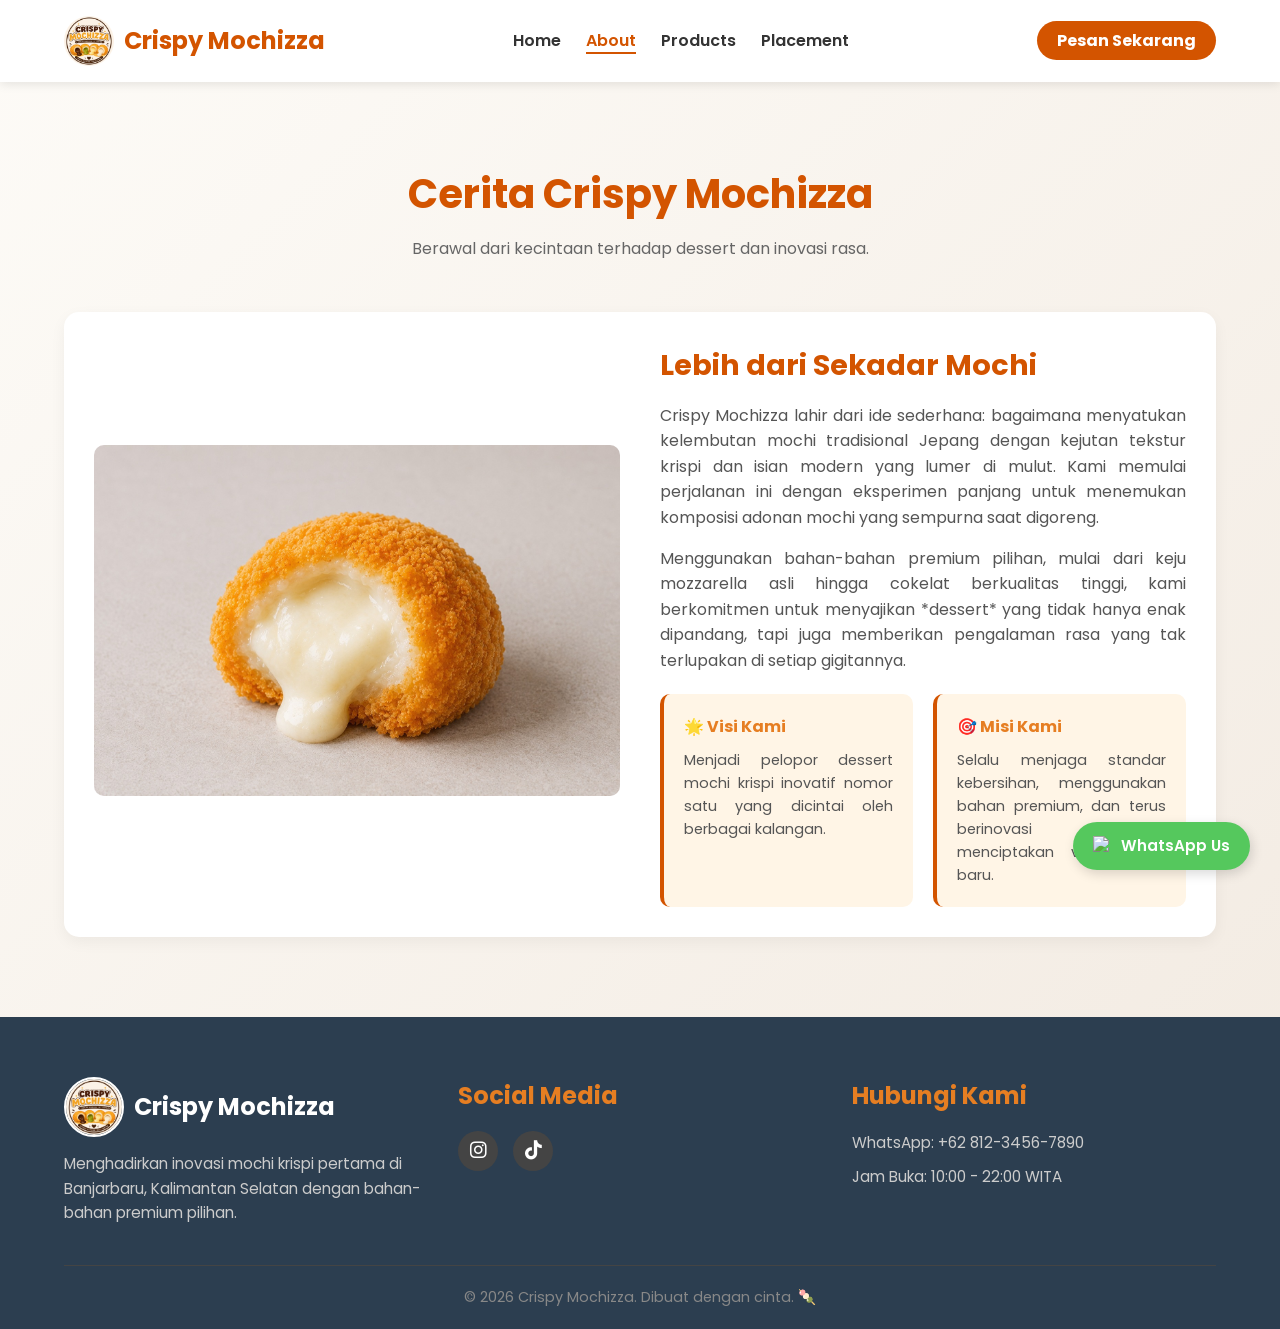
==== commit 3dcaa7d8: "Update about.html" ====
--- a/about.html
+++ b/about.html
@@ -7,6 +7,7 @@
     <link rel="preconnect" href="https://fonts.googleapis.com">
     <link rel="preconnect" href="https://fonts.gstatic.com" crossorigin>
     <link href="https://fonts.googleapis.com/css2?family=Poppins:wght@300;400;600;700&display=swap" rel="stylesheet">
+    <link rel="stylesheet" href="https://cdnjs.cloudflare.com/ajax/libs/font-awesome/6.4.0/css/all.min.css">
     <link rel="stylesheet" href="./css/style.css?v=3">
 </head>
 <body>
@@ -68,9 +69,13 @@
             
             <div class="footer-box">
                 <h3>Social Media</h3>
-                <div class="social-icons">
-                    <a href="https://instagram.com/crispymochizza" target="_blank" class="socmed-link">📸 Instagram</a>
-                    <a href="https://tiktok.com/@crispymochizza" target="_blank" class="socmed-link">🎵 TikTok</a>
+                <div class="social-icons-modern">
+                    <a href="https://instagram.com/crispymochizza" target="_blank" class="socmed-btn instagram" title="Instagram">
+                        <i class="fab fa-instagram"></i>
+                    </a>
+                    <a href="https://tiktok.com/@crispymochizza" target="_blank" class="socmed-btn tiktok" title="TikTok">
+                        <i class="fab fa-tiktok"></i>
+                    </a>
                 </div>
             </div>
             
--- a/css/style.css
+++ b/css/style.css
@@ -526,3 +526,39 @@
     opacity: 1;
     bottom: 40px; /* Muncul ke atas */
 }
+
+/* --- 13. MODERNISASI IKON SOSIAL MEDIA --- */
+.social-icons-modern {
+    display: flex;
+    gap: 15px;
+    margin-top: 10px;
+}
+
+.socmed-btn {
+    display: flex;
+    align-items: center;
+    justify-content: center;
+    width: 40px;
+    height: 40px;
+    background-color: #444; /* Warna dasar gelap menyatu dengan footer */
+    color: var(--white);
+    border-radius: 50%;
+    text-decoration: none;
+    font-size: 1.2rem;
+    transition: all 0.3s ease;
+}
+
+/* Efek saat kursor menyentuh ikon Instagram */
+.socmed-btn.instagram:hover {
+    background: linear-gradient(45deg, #f09433 0%, #e6683c 25%, #dc2743 50%, #cc2366 75%, #bc1888 100%);
+    transform: translateY(-5px);
+    color: white;
+}
+
+/* Efek saat kursor menyentuh ikon TikTok */
+.socmed-btn.tiktok:hover {
+    background-color: #000000;
+    text-shadow: 1px 1px 0px #ff0050, -1px -1px 0px #00f2fe;
+    transform: translateY(-5px);
+    color: white;
+}
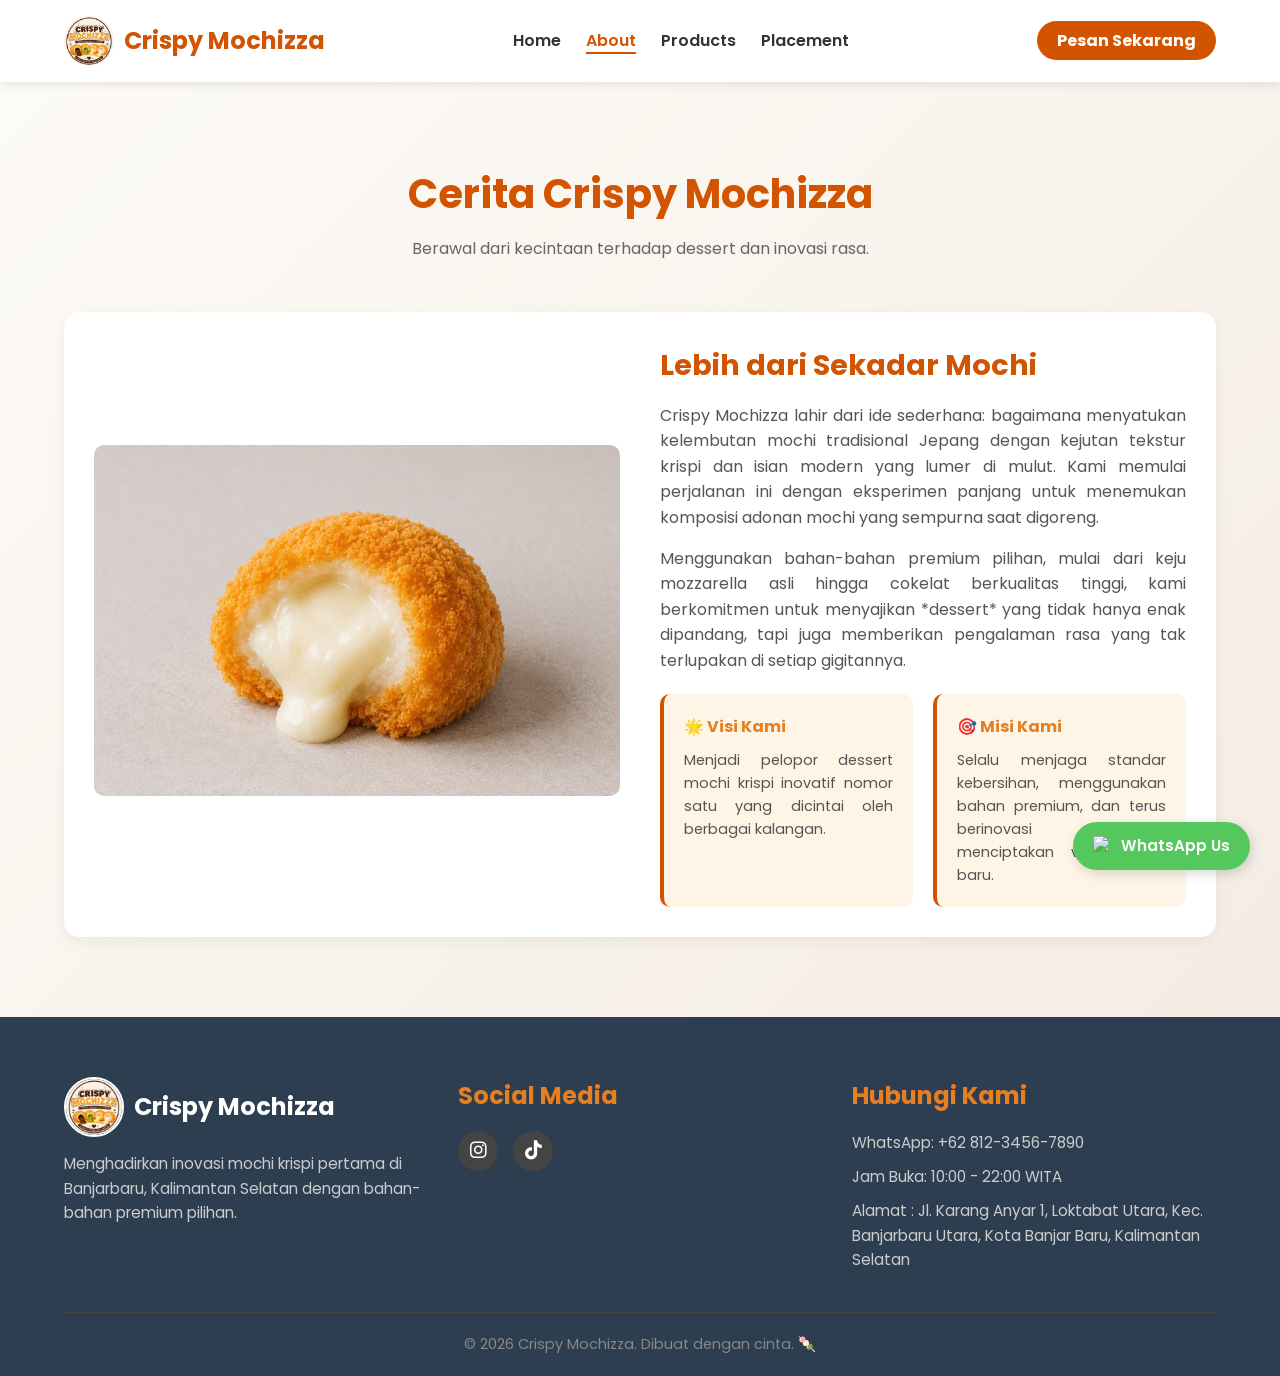
==== commit c4668277: "Update about.html" ====
--- a/about.html
+++ b/about.html
@@ -70,7 +70,7 @@
             <div class="footer-box">
                 <h3>Social Media</h3>
                 <div class="social-icons-modern">
-                    <a href="https://instagram.com/crispymochizza" target="_blank" class="socmed-btn instagram" title="Instagram">
+                    <a href="https://instagram.com/mochizzahouse.id" target="_blank" class="socmed-btn instagram" title="Instagram">
                         <i class="fab fa-instagram"></i>
                     </a>
                     <a href="https://tiktok.com/@crispymochizza" target="_blank" class="socmed-btn tiktok" title="TikTok">
@@ -83,6 +83,7 @@
                 <h3>Hubungi Kami</h3>
                 <p>WhatsApp: +62 812-3456-7890</p>
                 <p>Jam Buka: 10:00 - 22:00 WITA</p>
+                <p>Alamat : Jl. Karang Anyar 1, Loktabat Utara, Kec. Banjarbaru Utara, Kota Banjar Baru, Kalimantan Selatan</p>
             </div>
         </div>
         <div class="footer-bottom">
--- a/css/style.css
+++ b/css/style.css
@@ -562,3 +562,198 @@
     transform: translateY(-5px);
     color: white;
 }
+
+/* --- PERBARUAN RATING & ULASAN (BERGULIR) --- */
+
+/* Ubah Grid menjadi Horizontal Scroll (Carousel) */
+.reviews-grid {
+    display: flex;
+    overflow-x: auto;
+    gap: 20px;
+    padding-bottom: 20px;
+    scroll-snap-type: x mandatory; /* Membuat scroll mulus dan berhenti pas di kartu */
+    scrollbar-width: thin; /* Mengecilkan ukuran scrollbar */
+}
+
+/* Memastikan kartu tidak menyusut dan lebarnya tetap */
+.review-card {
+    flex: 0 0 320px; 
+    scroll-snap-align: start;
+    background: #fdfbf7;
+    padding: 25px;
+    border-radius: 12px;
+    border-left: 4px solid var(--primary-color);
+    box-shadow: 0 4px 15px rgba(0,0,0,0.03);
+    transition: transform 0.3s;
+}
+.review-card:hover { transform: translateY(-5px); }
+
+/* Desain Ulasan Mini di Jendela (Modal) Produk */
+.modal-reviews-container {
+    margin: 15px 0;
+    text-align: left;
+    border-top: 1px dashed #ccc;
+    padding-top: 15px;
+    max-height: 180px;
+    overflow-y: auto;
+}
+.mini-review {
+    background: #fafafa;
+    padding: 12px;
+    border-radius: 8px;
+    margin-bottom: 10px;
+    border: 1px solid #eee;
+}
+.mini-review-head { display: flex; justify-content: space-between; margin-bottom: 5px; }
+.mini-review-name { font-weight: 600; font-size: 0.9rem; color: #333; }
+.mini-review-stars { font-size: 0.8rem; }
+.mini-review-text { font-size: 0.85rem; color: #666; font-style: italic; }
+
+.review-header {
+    display: flex;
+    justify-content: space-between;
+    align-items: center;
+    margin-bottom: 15px;
+}
+
+.review-name { font-weight: 700; color: #222; font-size: 1.05rem; }
+.review-stars { font-size: 1rem; }
+.review-text { color: #555; font-size: 0.95rem; font-style: italic; line-height: 1.5; }
+.review-date { font-size: 0.8rem; color: #999; margin-top: 15px; display: block; font-weight: 600;}
+
+/* Formulir Pengisian Ulasan */
+.review-form-container {
+    max-width: 550px;
+    margin: 0 auto;
+    background: var(--bg-color);
+    padding: 35px;
+    border-radius: 16px;
+    border: 1px dashed #ccc;
+}
+
+.review-form-container h3 { text-align: center; margin-bottom: 25px; color: var(--text-color); }
+
+.review-form-container input, 
+.review-form-container select, 
+.review-form-container textarea {
+    width: 100%;
+    padding: 12px 15px;
+    margin-bottom: 15px;
+    border: 1px solid #ddd;
+    border-radius: 8px;
+    font-family: inherit;
+    font-size: 0.95rem;
+    transition: 0.3s;
+}
+
+.review-form-container input:focus, 
+.review-form-container select:focus, 
+.review-form-container textarea:focus {
+    border-color: var(--primary-color);
+    outline: none;
+    box-shadow: 0 0 5px rgba(211, 84, 0, 0.2);
+}
+
+/* Tombol Hapus Ulasan */
+.btn-delete-review {
+    background: none;
+    border: none;
+    cursor: pointer;
+    font-size: 1.2rem;
+    opacity: 0.3; /* Terlihat samar agar tidak mengganggu desain */
+    transition: all 0.3s ease;
+    padding: 0;
+}
+.btn-delete-review:hover {
+    opacity: 1; /* Menjadi jelas saat disentuh */
+    transform: scale(1.1);
+}
+
+/* ========================================= */
+/* DESAIN STRUK KASIR DIGITAL (KERTAS TERMAL)*/
+/* ========================================= */
+.receipt-modal-content {
+    background-color: #f1f5f9; /* Warna latar luar abu-abu lembut */
+    max-width: 450px;
+    padding: 30px 20px;
+    border-radius: 12px;
+}
+
+.thermal-paper {
+    background-color: #fff;
+    padding: 25px 20px;
+    border-radius: 4px;
+    box-shadow: 0 10px 20px rgba(0,0,0,0.1); /* Efek bayangan kertas */
+    font-family: 'Courier New', Courier, monospace; /* Font khas struk kasir */
+    color: #1e293b;
+    margin-bottom: 25px;
+    border-top: 6px dashed #cbd5e1; /* Efek sobekan kertas atas */
+    border-bottom: 6px dashed #cbd5e1; /* Efek sobekan kertas bawah */
+}
+
+.thermal-header {
+    text-align: center;
+    border-bottom: 1px dashed #94a3b8;
+    padding-bottom: 15px;
+    margin-bottom: 15px;
+}
+
+.thermal-header h2 {
+    font-family: 'Poppins', sans-serif;
+    color: var(--primary-color);
+    margin: 0 0 5px 0;
+    font-size: 1.6rem;
+    letter-spacing: 1px;
+}
+
+.thermal-header p {
+    margin: 0;
+    font-size: 0.85rem;
+    color: #64748b;
+    font-family: 'Poppins', sans-serif;
+}
+
+.thermal-info p {
+    margin: 4px 0;
+    font-size: 0.9rem;
+}
+
+.thermal-items {
+    border-top: 1px dashed #94a3b8;
+    border-bottom: 1px dashed #94a3b8;
+    padding: 15px 0;
+    margin: 15px 0;
+}
+
+.thermal-item {
+    display: flex;
+    justify-content: space-between;
+    margin-bottom: 10px;
+    font-size: 0.95rem;
+    align-items: flex-start;
+}
+
+.thermal-total {
+    display: flex;
+    justify-content: space-between;
+    font-weight: bold;
+    font-size: 1.2rem;
+    font-family: 'Poppins', sans-serif;
+    color: #000;
+}
+
+.thermal-footer {
+    text-align: center;
+    margin-top: 25px;
+}
+
+.thermal-footer h3 {
+    margin: 0;
+    font-size: 1.2rem;
+    color: #16a085; /* Warna hijau lunas */
+}
+
+.receipt-actions {
+    display: flex;
+    gap: 15px;
+}
